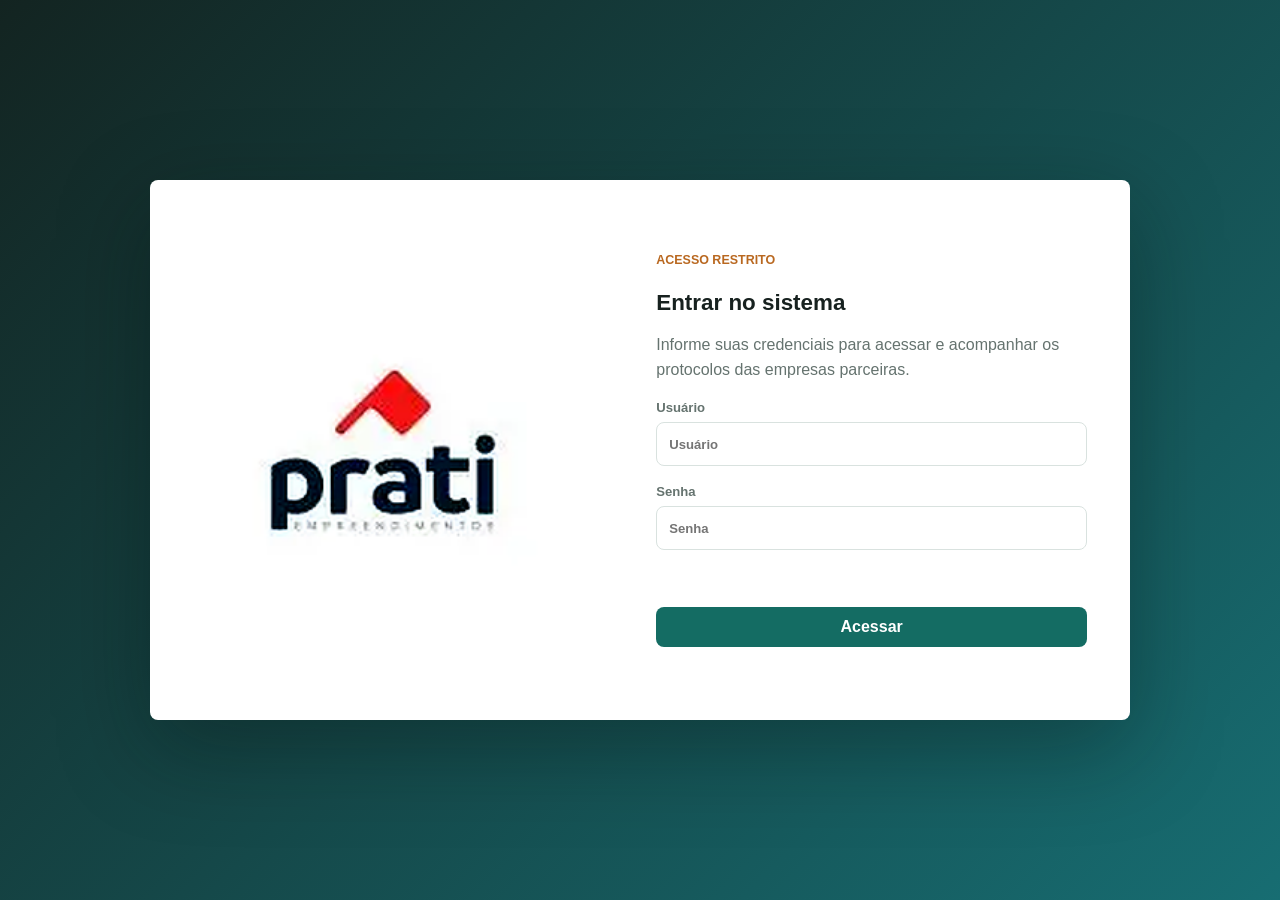
==== login.html @ 58b38bc4 "Initial commit" ====
<!doctype html>
<html lang="pt-BR">
  <head>
    <meta charset="utf-8" />
    <meta name="viewport" content="width=device-width, initial-scale=1" />
    <title>Login - Base de Protocolos Públicos</title>
    <link rel="stylesheet" href="styles.css" />
    <style>
      .login-panel { animation: fadeInUp 0.35s ease; }
      @keyframes fadeInUp {
        from { opacity: 0; transform: translateY(18px); }
        to   { opacity: 1; transform: translateY(0); }
      }
      .primary-button:disabled { opacity: 0.6; cursor: not-allowed; }
      .login-error { min-height: 1.4em; }
      .login-card h1 { font-size: 1.4rem; }
    </style>
  </head>
  <body>
    <section class="login-screen" id="loginScreen">
      <div class="login-panel">
        <div class="login-media">
          <!-- TROQUE src pela logo da Prati quando tiver o arquivo -->
          <img src="imagens/prati_320x360_melhorada.png" alt="Prati Empreendimentos" />
          <div class="login-media-caption">
            <span>Acesso corporativo</span>
            <strong>Prati Empreendimentos</strong>
          </div>
        </div>

        <form class="login-card" id="loginForm" autocomplete="on">
          <p class="eyebrow">Acesso restrito</p>
          <h1>Entrar no sistema</h1>
          <span class="login-copy">
            Informe suas credenciais para acessar e acompanhar os protocolos das empresas parceiras.
          </span>

          <label>
            <span>Usuário</span>
            <input id="usernameInput" type="text" required placeholder="Usuário" autocomplete="username" />
          </label>
          <label>
            <span>Senha</span>
            <input id="passwordInput" type="password" required placeholder="Senha" autocomplete="current-password" />
          </label>

          <p class="login-error" id="loginError" role="alert" aria-live="polite"></p>
          <button class="primary-button" type="submit">Acessar</button>
        </form>
      </div>
    </section>

    <script src="config.js"></script>
    <script src="api.js"></script>
    <script src="login.js"></script>
  </body>
</html>
---- styles.css ----
:root {
  --bg: #f4f7f6;
  --surface: #ffffff;
  --surface-strong: #eef4f2;
  --ink: #17211f;
  --muted: #65736f;
  --line: #d9e2df;
  --brand: #146c63;
  --brand-dark: #0d4d47;
  --accent: #b96820;
  --danger: #b42318;
  --warning: #9a6700;
  --success: #167044;
  --shadow: 0 18px 48px rgba(21, 38, 34, 0.12);
  --soft-shadow: 0 10px 28px rgba(21, 38, 34, 0.08);
}

* {
  box-sizing: border-box;
}

body {
  margin: 0;
  min-width: 320px;
  color: var(--ink);
  background: var(--bg);
  font-family: Inter, "Segoe UI", Arial, sans-serif;
}

.hidden {
  display: none !important;
}

button,
input,
select,
textarea {
  font: inherit;
}

button {
  cursor: pointer;
}

button:focus-visible,
input:focus-visible,
select:focus-visible,
textarea:focus-visible {
  outline: 2px solid rgba(20, 108, 99, 0.55);
  outline-offset: 2px;
}

.login-screen {
  display: grid;
  min-height: 100vh;
  place-items: center;
  padding: 28px;
  background: linear-gradient(135deg, #132421 0%, #176d72 100%);
}

.login-panel {
  display: grid;
  grid-template-columns: minmax(260px, 0.9fr) minmax(320px, 1fr);
  width: min(980px, 100%);
  min-height: 540px;
  overflow: hidden;
  border: 1px solid rgba(255, 255, 255, 0.18);
  border-radius: 8px;
  background: var(--surface);
  box-shadow: 0 28px 90px rgba(5, 16, 14, 0.35);
}

.login-media {
  position: relative;
  min-height: 100%;
  display: grid;
  place-items: center;
  padding: 0;
  background: #00172f;
}

.login-media img {
  width: 100%;
  height: 100%;
  max-height: none;
  object-fit: cover;
  filter: none;
}

.login-media-caption {
  display: none;
}

.login-media-caption span,
.login-media-caption strong {
  display: block;
}

.login-media-caption span {
  color: #cce9e3;
  font-size: 0.78rem;
  font-weight: 800;
  text-transform: uppercase;
}

.login-media-caption strong {
  margin-top: 4px;
  font-size: 1.18rem;
}

.login-card {
  display: grid;
  align-content: center;
  gap: 18px;
  padding: 42px;
}

.login-card h1 {
  margin-bottom: 0;
}

.login-copy {
  display: block;
  color: var(--muted);
  line-height: 1.55;
}

.login-error {
  min-height: 20px;
  margin: 0;
  color: var(--danger);
  font-size: 0.9rem;
  font-weight: 800;
}

.app-shell {
  display: grid;
  min-height: 100vh;
  grid-template-columns: 280px minmax(0, 1fr);
}

.sidebar {
  display: flex;
  flex-direction: column;
  gap: 28px;
  padding: 26px;
  color: #f9fbfa;
  background: #132421;
}

.brand {
  display: flex;
  align-items: center;
  gap: 12px;
}

.brand-mark {
  display: block;
  width: 64px;
  height: 64px;
  overflow: hidden;
  border-radius: 12px;
  background: rgba(255, 255, 255, 0.08);
  padding: 6px;
}

.brand-mark img {
  display: block;
  width: 100%;
  height: 100%;
  object-fit: contain;
}

.brand strong,
.brand span,
.connection-panel strong,
.connection-panel span {
  display: block;
}

.brand span,
.connection-panel span {
  color: #b7c6c2;
  font-size: 0.86rem;
}

.nav-list {
  display: grid;
  gap: 8px;
}

.nav-item {
  display: flex;
  align-items: center;
  gap: 10px;
  width: 100%;
  min-height: 44px;
  border: 1px solid transparent;
  border-radius: 8px;
  color: #dce8e5;
  background: transparent;
  text-align: left;
}

.nav-icon {
  display: grid;
  width: 38px;
  height: 38px;
  place-items: center;
  flex: 0 0 auto;
  border-radius: 8px;
  background: #ffffff;
}

.nav-icon img {
  display: block;
  width: 26px;
  height: 26px;
  object-fit: contain;
}

.nav-item.active,
.nav-item:hover {
  border-color: rgba(184, 228, 217, 0.3);
  background: rgba(255, 255, 255, 0.08);
}

.nav-item.active .nav-icon,
.nav-item:hover .nav-icon {
  background: #b8e4d9;
}

.connection-panel {
  display: flex;
  align-items: center;
  gap: 12px;
  margin-top: auto;
  padding: 14px;
  border: 1px solid rgba(255, 255, 255, 0.14);
  border-radius: 8px;
  background: rgba(255, 255, 255, 0.05);
}

.connection-panel strong {
  color: #f9fbfa;
  font-size: 1.05rem;
  line-height: 1.15;
}

.connection-panel span {
  line-height: 1.35;
}

.status-dot {
  width: 10px;
  height: 10px;
  border-radius: 50%;
  background: #40d486;
  box-shadow: 0 0 0 5px rgba(64, 212, 134, 0.15);
}

.logout-button {
  min-height: 42px;
  border: 1px solid rgba(255, 80, 80, 0.4);
  border-radius: 8px;
  color: #ffb3b3;
  background: rgba(255, 60, 60, 0.12);
  font-weight: 700;
  letter-spacing: 0.01em;
  cursor: pointer;
  transition: background 0.15s, border-color 0.15s;
}

.logout-button:hover {
  background: rgba(255, 60, 60, 0.28);
  border-color: rgba(255, 80, 80, 0.7);
  color: #fff;
}

.workspace {
  min-width: 0;
  padding: 34px;
}

.session-strip {
  display: flex;
  flex-wrap: wrap;
  align-items: center;
  gap: 10px;
  margin: 16px 0 8px;
  padding: 12px 14px;
  border: 1px solid var(--line);
  border-radius: 8px;
  background: var(--surface);
}

.session-strip span {
  color: var(--muted);
  font-size: 0.9rem;
}

.session-strip span strong {
  color: var(--ink);
}

.session-strip .ghost-button {
  margin-left: auto;
}

.topbar,
.panel-heading,
.modal-heading,
.modal-actions,
.filter-row {
  display: flex;
  align-items: center;
}

.topbar,
.panel-heading,
.modal-heading,
.modal-actions {
  justify-content: space-between;
  gap: 18px;
}

.eyebrow {
  margin: 0 0 6px;
  color: var(--accent);
  font-size: 0.78rem;
  font-weight: 800;
  letter-spacing: 0;
  text-transform: uppercase;
}

h1,
h2,
p {
  margin-top: 0;
}

h1 {
  margin-bottom: 8px;
  font-size: clamp(1.9rem, 3vw, 2.6rem);
  line-height: 1.05;
}

h2 {
  margin-bottom: 5px;
  font-size: 1.12rem;
}

.topbar-subtitle {
  display: block;
  max-width: 660px;
  color: var(--muted);
  line-height: 1.5;
}

.topbar-actions,
.modal-actions {
  display: flex;
  flex-wrap: wrap;
  gap: 10px;
}

.primary-button,
.ghost-button,
.danger-button,
.icon-button {
  min-height: 40px;
  border-radius: 8px;
  border: 1px solid transparent;
  padding: 0 14px;
  font-weight: 700;
}

.primary-button {
  color: #fff;
  background: var(--brand);
}

.primary-button:hover {
  background: var(--brand-dark);
}

.ghost-button {
  color: var(--brand-dark);
  border-color: var(--line);
  background: var(--surface);
}

.danger-button {
  color: var(--danger);
  border-color: rgba(180, 35, 24, 0.18);
  background: #fff6f5;
}

.icon-button {
  width: 40px;
  padding: 0;
  color: var(--muted);
  border-color: var(--line);
  background: var(--surface);
  font-size: 1.4rem;
}

.metrics-grid {
  display: grid;
  grid-template-columns: repeat(4, minmax(130px, 1fr));
  gap: 18px;
  margin: 0 0 24px;
}

.metric {
  padding: 24px;
  border: 1px solid var(--line);
  border-radius: 8px;
  background: var(--surface);
  box-shadow: var(--soft-shadow);
}

.metric span {
  color: var(--muted);
  font-size: 0.86rem;
}

.metric strong {
  display: block;
  margin-top: 14px;
  font-size: 2rem;
}

.screen-tabs {
  display: flex;
  flex-wrap: wrap;
  gap: 10px;
  margin: 28px 0;
}

.screen-tab {
  min-height: 42px;
  border: 1px solid var(--line);
  border-radius: 8px;
  padding: 0 16px;
  color: var(--brand-dark);
  background: var(--surface);
  font-weight: 800;
}

.screen-tab.active {
  color: #fff;
  border-color: var(--brand);
  background: var(--brand);
}

.screen {
  display: none;
}

.screen.active {
  display: block;
}

.protocols-panel,
.details-panel,
.overview-panel {
  min-width: 0;
  border: 1px solid var(--line);
  border-radius: 8px;
  background: var(--surface);
  box-shadow: var(--shadow);
}

.protocols-panel {
  overflow: hidden;
}

.panel-heading {
  padding: 24px;
  border-bottom: 1px solid var(--line);
}

.panel-heading span {
  color: var(--muted);
  font-size: 0.86rem;
}

.panel-heading.compact {
  align-items: flex-start;
}

.protocols-heading {
  align-items: flex-start;
  flex-direction: row-reverse;
}

.protocols-summary {
  min-width: 210px;
  text-align: right;
}

.filter-row {
  flex-wrap: wrap;
  gap: 14px;
  justify-content: flex-end;
}

.protocols-heading .filter-row {
  max-width: 100%;
  align-items: flex-start;
  justify-content: flex-start;
}

.company-filter-field {
  display: grid;
  gap: 8px;
  width: 100%;
}

.company-filter-field > span {
  color: var(--muted);
  font-size: 0.82rem;
  font-weight: 700;
}

.company-filter-search {
  width: min(220px, 100%);
  min-height: 34px;
  padding: 0 10px;
  font-size: 0.82rem;
}

.company-filter-grid {
  display: flex;
  flex-wrap: wrap;
  align-items: stretch;
  gap: 8px;
  max-width: 100%;
}

.company-filter-button {
  display: grid;
  justify-items: center;
  align-content: start;
  gap: 6px;
  width: 84px;
  flex: 0 0 84px;
  min-height: 112px;
  border: 1px solid transparent;
  border-radius: 8px;
  padding: 8px 6px 10px;
  color: var(--ink);
  background: transparent;
  text-align: center;
  transition: background 160ms ease, border-color 160ms ease, transform 160ms ease;
}

.company-filter-button:hover,
.company-filter-button.active {
  border-color: rgba(20, 108, 99, 0.52);
  transform: translateY(-1px);
}

.company-filter-button.active {
  background: #eef8f5;
}

.company-filter-image {
  display: block;
  width: 58px;
  height: 58px;
  overflow: hidden;
  border: 2px solid #eef1f0;
  border-radius: 50%;
  background: #f7f7fb;
  box-shadow: 0 6px 16px rgba(21, 38, 34, 0.1);
}

.company-filter-button.active .company-filter-image,
.company-filter-button:hover .company-filter-image {
  border-color: var(--brand);
}

.company-filter-image img {
  display: block;
  width: 100%;
  height: 100%;
  object-fit: cover;
  object-position: center;
}

.company-filter-name {
  width: 100%;
  min-width: 0;
  color: var(--ink);
  font-size: 0.66rem;
  font-weight: 800;
  line-height: 1.15;
  overflow-wrap: anywhere;
  word-break: break-word;
  text-align: center;
}

.company-filter-name span {
  display: block;
  white-space: normal;
}

.empty-company-filter {
  min-height: 58px;
  display: grid;
  align-items: center;
  color: var(--muted);
  font-size: 0.82rem;
  font-weight: 700;
}

label {
  display: grid;
  gap: 7px;
  color: var(--muted);
  font-size: 0.82rem;
  font-weight: 700;
}

input,
select,
textarea {
  width: 100%;
  min-height: 44px;
  border: 1px solid var(--line);
  border-radius: 8px;
  padding: 0 12px;
  color: var(--ink);
  background: #fff;
  outline: none;
}

textarea {
  min-height: 100px;
  padding: 10px 12px;
  resize: vertical;
}

input:focus,
select:focus,
textarea:focus {
  border-color: var(--brand);
  box-shadow: 0 0 0 4px rgba(20, 108, 99, 0.13);
}

.search-field {
  width: min(420px, 100%);
}

.row-actions {
  display: flex;
  flex-wrap: wrap;
  gap: 8px;
}

.protocol-list {
  display: grid;
  gap: 16px;
  padding: 24px;
  background: #f8fbfa;
}

.protocol-card {
  display: grid;
  gap: 20px;
  grid-template-columns: minmax(0, 1.3fr) minmax(220px, 0.8fr) auto;
  align-items: center;
  padding: 22px;
  border: 1px solid var(--line);
  border-left: 5px solid var(--brand);
  border-radius: 8px;
  background: var(--surface);
  box-shadow: var(--soft-shadow);
  transition: border-color 160ms ease, transform 160ms ease;
}

.protocol-card:hover,
.protocol-card.selected {
  border-color: rgba(20, 108, 99, 0.45);
  transform: translateY(-1px);
}

.protocol-main,
.protocol-meta {
  display: grid;
  gap: 10px;
}

.protocol-number {
  color: var(--brand-dark);
  font-size: 1.05rem;
  font-weight: 900;
}

.protocol-title {
  margin: 0;
  font-size: 1rem;
  line-height: 1.4;
}

.protocol-subtitle,
.meta-item span {
  color: var(--muted);
  font-size: 0.86rem;
}

.protocol-badges {
  display: flex;
  flex-wrap: wrap;
  gap: 8px;
}

.meta-item {
  display: grid;
  gap: 3px;
}

.meta-item strong {
  font-size: 0.92rem;
  line-height: 1.35;
}

.pill {
  display: inline-flex;
  align-items: center;
  min-height: 26px;
  border-radius: 999px;
  padding: 0 9px;
  font-size: 0.78rem;
  font-weight: 800;
}

.status-em-andamento {
  color: var(--warning);
  background: #fff7db;
}

.status-concluido {
  color: var(--success);
  background: #e8f7ef;
}

.status-pendente {
  color: #8a4f12;
  background: #fff0e0;
}

.status-arquivado {
  color: #52605c;
  background: #edf2f0;
}

.priority-alta {
  color: var(--danger);
  background: #fff0ef;
}

.priority-media {
  color: var(--warning);
  background: #fff8df;
}

.priority-baixa {
  color: var(--brand-dark);
  background: #e7f5f2;
}

.details-panel {
  max-width: 980px;
}

.details-card,
.details-empty {
  padding: 26px;
}

.details-empty {
  color: var(--muted);
}

.details-list {
  display: grid;
  grid-template-columns: repeat(2, minmax(0, 1fr));
  gap: 20px;
  margin: 0;
}

.details-list div {
  display: grid;
  gap: 4px;
}

.details-list dt {
  color: var(--muted);
  font-size: 0.76rem;
  font-weight: 800;
  text-transform: uppercase;
}

.details-list dd {
  margin: 0;
  line-height: 1.5;
}

.details-list .wide {
  grid-column: 1 / -1;
}

.overview-panel {
  display: grid;
  gap: 22px;
  padding: 26px;
}

.workflow-grid {
  display: grid;
  grid-template-columns: repeat(3, minmax(0, 1fr));
  gap: 16px;
}

.workflow-grid article {
  display: grid;
  gap: 8px;
  min-height: 128px;
  padding: 20px;
  border: 1px solid var(--line);
  border-radius: 8px;
  background: var(--surface-strong);
}

.workflow-grid span {
  color: var(--muted);
  line-height: 1.45;
}

.powerbi-dialog {
  width: calc(100vw - 8px);
  height: calc(100vh - 8px);
  max-width: none;
  max-height: none;
  border: 0;
  padding: 0;
  border-radius: 8px;
  overflow: hidden;
  box-shadow: 0 28px 90px rgba(16, 28, 25, 0.34);
}

.powerbi-dialog::backdrop {
  background: rgba(9, 20, 18, 0.56);
}

.powerbi-frame-wrap {
  display: grid;
  grid-template-rows: auto 1fr;
  min-height: 72vh;
  background: #ffffff;
}

.powerbi-header {
  display: flex;
  justify-content: space-between;
  align-items: center;
  gap: 14px;
  padding: 14px 18px;
  border-bottom: 1px solid var(--line);
}

.powerbi-dialog {
  width: calc(100vw - 8px);
  height: calc(100vh - 8px);
  max-width: none;
  max-height: none;
  background: #f3f6fa;
}

.powerbi-dashboard-wrap {
  display: block;
  height: calc(100vh - 8px);
  min-height: 0;
  max-height: none;
  overflow: auto;
  background: #f3f6fa;
  color: #0f172a;
  font-size: 16px;
}

.powerbi-dashboard-wrap .dashboard-header {
  align-items: flex-start;
  padding: 22px 22px 12px;
  border-bottom: 0;
  background: #f3f6fa;
}

.powerbi-dashboard-wrap .dashboard-header h2 {
  margin: 0;
  color: #0f172a;
  font-size: 2.35rem;
  line-height: 1.08;
}

.dashboard-subtitle {
  margin: 4px 0 0;
  color: #64748b;
  font-size: 1.08rem;
  font-weight: 700;
}

.dashboard-meta {
  margin: 4px 0 0;
  color: #64748b;
  font-size: 1rem;
  font-weight: 700;
}

.dashboard-toolbar {
  display: flex;
  flex-wrap: wrap;
  gap: 12px;
  justify-content: flex-end;
  padding: 0 22px 16px;
  background: #f3f6fa;
}

.dashboard-toolbar .primary-button,
.dashboard-toolbar .ghost-button {
  min-height: 44px;
  border-radius: 8px;
  padding: 0 20px;
  font-size: 1rem;
}

.dashboard-toolbar .primary-button:first-child {
  background: #2563eb;
}

.dashboard-summary-grid {
  display: grid;
  grid-template-columns: repeat(6, minmax(0, 1fr));
  gap: 12px;
  padding: 0 22px 16px;
}

.dash-card {
  position: relative;
  display: grid;
  gap: 5px;
  min-height: 92px;
  padding: 16px 14px 12px 16px;
  border: 1px solid #dce5f0;
  border-radius: 8px;
  background: #ffffff;
  box-shadow: 0 3px 10px rgba(15, 23, 42, 0.04);
  overflow: hidden;
}

.dash-card::before {
  content: "";
  position: absolute;
  inset: 0 auto 0 0;
  width: 5px;
}

.dash-card-total::before,
.dash-card-active::before {
  background: #2563eb;
}

.dash-card-finished::before {
  background: #22c55e;
}

.dash-card-changed::before {
  background: #f59e0b;
}

.dash-card-error::before {
  background: #ef4444;
}

.dash-card-stale::before {
  background: #94a3b8;
}

.dash-card-updated::before {
  background: #0ea5e9;
}

.dash-card span {
  color: #64748b;
  font-size: 1rem;
  font-weight: 700;
}

.dash-card strong {
  color: #0f172a;
  font-size: 2.45rem;
  line-height: 1;
}

.dash-card-time {
  font-size: 1rem !important;
  line-height: 1.25 !important;
}

.dash-card small {
  color: #64748b;
  font-size: 0.9rem;
  font-weight: 700;
}

.dashboard-filter-panel,
.dashboard-chart-card,
.dashboard-table-panel,
.dashboard-note-card {
  border: 1px solid #dce5f0;
  border-radius: 8px;
  background: #ffffff;
  box-shadow: 0 3px 10px rgba(15, 23, 42, 0.04);
}

.dashboard-filter-panel {
  margin: 0 22px 16px;
  padding: 14px 16px 0;
}

.dashboard-filter-panel h3,
.dashboard-chart-card h4,
.dashboard-table-header h4,
.dashboard-note-card h4 {
  margin: 0;
  color: #111827;
  font-size: 1.32rem;
}

.dashboard-filters-grid {
  display: grid;
  grid-template-columns: repeat(5, minmax(0, 1fr));
  gap: 10px;
  margin-top: 10px;
}

.dashboard-filters-grid label {
  gap: 5px;
  font-size: 0.92rem;
}

.dashboard-filters-grid select {
  min-height: 40px;
  border-radius: 6px;
  background: #f8fafc;
  font-size: 1rem;
}

.dashboard-filter-toggles {
  display: flex;
  gap: 24px;
  margin-top: 8px;
}

.dashboard-toggle {
  display: inline-flex;
  align-items: center;
  gap: 6px;
  color: #64748b;
  font-size: 0.98rem;
  font-weight: 700;
}

.dashboard-toggle input {
  width: 13px;
  height: 13px;
  min-height: 13px;
}

.dashboard-charts-grid {
  display: grid;
  grid-template-columns: repeat(3, minmax(0, 1fr));
  gap: 12px;
  padding: 0 22px 16px;
}

.dashboard-chart-card {
  padding: 14px;
  min-height: 178px;
}

.dashboard-chart-card h4 {
  margin-bottom: 14px;
}

.dashboard-bar-row {
  margin-bottom: 9px;
}

.dashboard-bar-top {
  display: flex;
  justify-content: space-between;
  gap: 8px;
  margin-bottom: 4px;
  color: #64748b;
  font-size: 1rem;
}

.dashboard-bar-top strong {
  color: #0f172a;
}

.dashboard-bar-track {
  height: 6px;
  border-radius: 999px;
  overflow: hidden;
  background: #dfe7f1;
}

.dashboard-bar-track span {
  display: block;
  height: 100%;
  border-radius: inherit;
}

.dashboard-table-panel {
  margin: 0 22px 16px;
  overflow: visible;
}

.dashboard-table-header {
  display: flex;
  justify-content: space-between;
  align-items: center;
  padding: 12px 14px;
}

.dashboard-link-button {
  min-height: 32px;
  border: 0;
  color: #2563eb;
  background: transparent;
  font-size: 0.96rem;
}

.dashboard-table-wrap {
  height: 520px;
  min-height: 520px;
  max-height: 520px;
  overflow: auto;
  border-top: 1px solid #e2e8f0;
}

.dashboard-table {
  width: 100%;
  min-width: 1320px;
  border-collapse: collapse;
  table-layout: auto;
}

.dashboard-table th {
  position: sticky;
  top: 0;
  z-index: 1;
  padding: 11px 12px;
  color: #64748b;
  background: #f8fafc;
  border-bottom: 1px solid #e2e8f0;
  font-size: 0.9rem;
  text-align: left;
}

.dashboard-table td {
  padding: 15px 12px;
  border-bottom: 1px solid #e8eef6;
  color: #1f2937;
  font-size: 0.98rem;
  vertical-align: middle;
  background: #ffffff;
}

.dashboard-table tbody tr {
  display: table-row;
}

.dashboard-empty-table {
  height: 110px;
  text-align: center;
  color: #64748b !important;
  font-weight: 800;
}

.dashboard-table tbody tr:nth-child(even) {
  background: #f8fafc;
}

.dashboard-table tbody tr:nth-child(even) td {
  background: #f8fafc;
}

.dashboard-table tbody tr:hover {
  background: #eef5ff;
}

.dashboard-row-changed td {
  background: #fff7ed !important;
}

.dashboard-row-error td {
  border-left: 3px solid #ef4444;
}

.dash-badge {
  display: inline-flex;
  align-items: center;
  justify-content: center;
  min-width: 76px;
  min-height: 30px;
  border-radius: 999px;
  padding: 0 11px;
  font-size: 0.88rem;
  font-weight: 800;
}

.dash-badge-blue {
  color: #2563eb;
  background: #dbeafe;
}

.dash-badge-green {
  color: #15803d;
  background: #dcfce7;
}

.dash-badge-amber {
  color: #b45309;
  background: #fef3c7;
}

.dash-badge-red {
  color: #b91c1c;
  background: #fee2e2;
}

.dash-badge-gray {
  color: #475569;
  background: #e2e8f0;
}

.dashboard-error-text {
  color: #b91c1c !important;
  font-weight: 800;
}

.dashboard-row-actions {
  display: flex;
  gap: 6px;
}

.dashboard-row-actions button {
  min-height: 34px;
  border: 1px solid #d7e0ec;
  border-radius: 6px;
  padding: 0 10px;
  color: #0f172a;
  background: #ffffff;
  font-size: 0.88rem;
  font-weight: 800;
}

.dashboard-row-actions button:last-child {
  color: #b91c1c;
  border-color: #fecaca;
}

.dashboard-history-dialog {
  width: min(960px, calc(100% - 24px));
  max-height: min(90vh, 760px);
  background: #ffffff;
}

.dashboard-history-wrap {
  display: grid;
  grid-template-rows: auto minmax(0, 1fr);
  max-height: min(90vh, 760px);
}

.dashboard-history-header {
  border-bottom: 1px solid #e2e8f0;
}

.dashboard-history-header h3 {
  margin: 0;
  color: #0f172a;
  font-size: 1.35rem;
}

.dashboard-history-content {
  overflow: auto;
  padding: 14px;
}

.dashboard-history-table {
  width: 100%;
  min-width: 820px;
  border-collapse: collapse;
}

.dashboard-history-table th,
.dashboard-history-table td {
  padding: 10px 11px;
  border-bottom: 1px solid #e8eef6;
  text-align: left;
  font-size: 0.92rem;
}

.dashboard-history-table th {
  position: sticky;
  top: 0;
  z-index: 1;
  color: #64748b;
  background: #f8fafc;
}

.dashboard-notes-grid {
  display: grid;
  grid-template-columns: 1fr 1fr;
  gap: 12px;
  padding: 0 22px 18px;
}

.dashboard-note-card {
  padding: 14px;
}

.dashboard-note-card h4 {
  margin-bottom: 10px;
}

.dashboard-note-card ul {
  display: grid;
  gap: 6px;
  margin: 0;
  padding-left: 17px;
  color: #334155;
  font-size: 1rem;
}

.dashboard-note-columns {
  display: grid;
  grid-template-columns: 1fr 1fr;
  gap: 12px;
}

.dashboard-note-columns h5 {
  margin: 0 0 6px;
  color: #64748b;
  font-size: 0.98rem;
}

.dashboard-empty {
  margin: 0;
  color: #64748b;
  font-size: 0.78rem;
}

dialog {
  width: min(860px, calc(100% - 28px));
  border: 0;
  border-radius: 8px;
  padding: 0;
  box-shadow: 0 28px 90px rgba(16, 28, 25, 0.34);
}

dialog::backdrop {
  background: rgba(9, 20, 18, 0.56);
}

.protocol-form {
  display: grid;
  gap: 22px;
  padding: 28px;
}

.form-grid {
  display: grid;
  grid-template-columns: repeat(2, minmax(0, 1fr));
  gap: 18px;
}

.empty-row {
  padding: 34px;
  color: var(--muted);
  text-align: center;
  border: 1px dashed var(--line);
  border-radius: 8px;
  background: #fff;
}

/* Dashboard visual refinement (escopo: modal do dashboard) */
.powerbi-dialog {
  background: #eaf0f7;
}

.powerbi-dashboard-wrap {
  width: min(1680px, calc(100vw - 32px));
  margin: 0 auto;
  padding: 0 10px 20px;
  box-sizing: border-box;
  background: #eaf0f7;
}

.powerbi-dashboard-wrap .dashboard-header {
  padding: 26px 30px 14px;
}

.powerbi-dashboard-wrap .dashboard-header h2 {
  font-size: clamp(1.9rem, 2.9vw, 2.5rem);
}

.dashboard-toolbar,
.dashboard-summary-grid,
.dashboard-filter-panel,
.dashboard-charts-grid,
.dashboard-table-panel,
.dashboard-notes-grid {
  max-width: 1600px;
  margin-left: auto;
  margin-right: auto;
}

.dashboard-toolbar {
  align-items: center;
  gap: 10px;
  padding: 0 30px 18px;
}

.dashboard-toolbar .primary-button,
.dashboard-toolbar .ghost-button {
  min-height: 42px;
  border-radius: 10px;
  padding: 0 16px;
  font-size: 0.94rem;
  font-weight: 800;
}

.dashboard-summary-grid {
  grid-template-columns: repeat(6, minmax(150px, 1fr));
  gap: 14px;
  padding: 0 30px 18px;
}

.dash-card {
  gap: 6px;
  min-height: 108px;
  padding: 18px 15px 14px 18px;
  border-radius: 12px;
  box-shadow: 0 8px 24px rgba(15, 23, 42, 0.06);
}

.dash-card span {
  font-size: 0.9rem;
}

.dash-card strong {
  font-size: 2.65rem;
  font-weight: 900;
  letter-spacing: -0.02em;
}

.dash-card-time {
  font-size: 1.02rem !important;
}

.dash-card small {
  font-size: 0.82rem;
}

.dashboard-filter-panel,
.dashboard-chart-card,
.dashboard-table-panel,
.dashboard-note-card {
  border-radius: 12px;
  box-shadow: 0 8px 24px rgba(15, 23, 42, 0.06);
}

.dashboard-filter-panel {
  margin: 0 auto 18px;
  padding: 16px 18px 12px;
}

.dashboard-filters-grid {
  gap: 12px;
  margin-top: 12px;
  align-items: end;
}

.dashboard-filters-grid label {
  gap: 6px;
}

.dashboard-filters-grid select {
  min-height: 42px;
  border-radius: 8px;
  background: #f8fbff;
}

.dashboard-filter-toggles {
  margin-top: 12px;
  margin-bottom: 4px;
  gap: 20px;
}

.dashboard-charts-grid {
  gap: 14px;
  padding: 0 30px 18px;
  align-items: stretch;
}

.dashboard-chart-card {
  display: grid;
  grid-template-rows: auto 1fr;
  min-height: 230px;
  padding: 16px;
}

.dashboard-table-panel {
  margin: 0 auto 18px;
  overflow: hidden;
}

.dashboard-table-header {
  padding: 14px 16px;
  border-bottom: 1px solid #e2e8f0;
  background: #f8fbff;
}

.dashboard-table-wrap {
  height: 500px;
  min-height: 500px;
  max-height: 500px;
  border-top: 0;
}

.dashboard-table th {
  padding: 12px 14px;
  color: #475569;
  background: #eef3fb;
  border-bottom: 1px solid #dbe5f2;
  font-size: 0.78rem;
  text-transform: uppercase;
  letter-spacing: 0.02em;
}

.dashboard-table td {
  padding: 14px;
}

.dashboard-table tbody tr:nth-child(even) td {
  background: #fbfdff;
}

.dashboard-table tbody tr:hover td {
  background: #eef5ff;
}

.dashboard-empty-table {
  height: 170px;
  vertical-align: middle;
  font-size: 0.95rem;
}

.dashboard-notes-grid {
  gap: 14px;
  padding: 0 30px 22px;
}

.dashboard-note-card {
  min-height: 188px;
  padding: 16px;
}

.dashboard-empty {
  min-height: 140px;
  display: grid;
  place-items: center;
  text-align: center;
  font-size: 0.9rem;
  line-height: 1.45;
}

@media (max-width: 1280px) {
  .powerbi-dashboard-wrap {
    width: calc(100vw - 16px);
    padding: 0 6px 16px;
  }

  .dashboard-toolbar,
  .dashboard-summary-grid,
  .dashboard-filter-panel,
  .dashboard-charts-grid,
  .dashboard-notes-grid {
    padding-left: 18px;
    padding-right: 18px;
  }

  .dashboard-summary-grid {
    grid-template-columns: repeat(3, minmax(0, 1fr));
  }
}

@media (max-width: 1040px) {
  .login-panel {
    grid-template-columns: 1fr;
  }

  .login-media {
    min-height: 190px;
  }

  .app-shell {
    grid-template-columns: 1fr;
  }

  .sidebar {
    position: static;
    flex-direction: row;
    flex-wrap: wrap;
    align-items: center;
  }

  .nav-list {
    grid-auto-flow: column;
    overflow-x: auto;
  }

  .connection-panel {
    margin-left: auto;
    margin-top: 0;
  }

  .protocol-card {
    grid-template-columns: 1fr;
  }

  .workflow-grid {
    grid-template-columns: 1fr;
  }

  .dashboard-summary-grid,
  .dashboard-charts-grid,
  .dashboard-notes-grid {
    grid-template-columns: repeat(2, minmax(0, 1fr));
  }

  .dashboard-filters-grid {
    grid-template-columns: repeat(2, minmax(0, 1fr));
  }
}

@media (max-width: 720px) {
  .login-screen {
    padding: 18px;
  }

  .login-card {
    padding: 24px;
  }

  .workspace,
  .sidebar {
    padding: 18px;
  }

  .topbar,
  .panel-heading,
  .modal-heading {
    align-items: stretch;
    flex-direction: column;
  }

  .topbar-actions,
  .modal-actions,
  .filter-row {
    justify-content: stretch;
  }

  .topbar-actions > *,
  .modal-actions > *,
  .filter-row > * {
    flex: 1 1 100%;
  }

  .company-filter-field {
    width: 100%;
  }

  .company-filter-grid {
    flex-wrap: wrap;
  }

  .metrics-grid,
  .form-grid,
  .details-list,
  .dashboard-summary-grid,
  .dashboard-charts-grid,
  .dashboard-notes-grid,
  .dashboard-note-columns,
  .dashboard-filters-grid {
    grid-template-columns: 1fr;
  }

  .dashboard-toolbar {
    justify-content: stretch;
  }

  .dashboard-toolbar > * {
    flex: 1 1 100%;
  }

  .protocol-list,
  .panel-heading,
  .details-card,
  .details-empty,
  .overview-panel,
  .protocol-form {
    padding: 18px;
  }

  .connection-panel {
    width: 100%;
    margin-left: 0;
  }

  .session-strip .ghost-button {
    margin-left: 0;
    width: 100%;
  }

  .powerbi-dialog {
    width: calc(100vw - 8px);
    height: calc(100vh - 8px);
    max-height: none;
  }

  .powerbi-dashboard-wrap {
    height: calc(100vh - 8px);
    max-height: none;
  }

  .dashboard-table-wrap {
    height: 420px;
    min-height: 420px;
    max-height: 420px;
  }
}

/* Dashboard fine-tuning (visual only) */
.powerbi-dashboard-wrap #closePowerBiButton {
  display: none !important;
}

.powerbi-dashboard-wrap .dashboard-header {
  padding: 16px 30px 6px;
}

.powerbi-dashboard-wrap .dashboard-subtitle,
.powerbi-dashboard-wrap .dashboard-meta {
  margin-top: 2px;
}

.powerbi-dashboard-wrap .dashboard-toolbar {
  gap: 8px;
  padding: 0 30px 10px;
}

.powerbi-dashboard-wrap .dashboard-toolbar .primary-button,
.powerbi-dashboard-wrap .dashboard-toolbar .ghost-button {
  min-height: 38px;
  border-radius: 8px;
  padding: 0 12px;
  font-size: 0.86rem;
}

.powerbi-dashboard-wrap .dashboard-row-actions {
  gap: 5px;
  flex-wrap: nowrap;
}

.powerbi-dashboard-wrap .dashboard-row-actions button {
  min-height: 30px;
  border-radius: 7px;
  padding: 0 9px;
  font-size: 0.8rem;
  white-space: nowrap;
}

.powerbi-dashboard-wrap .dashboard-row-actions button[data-dashboard-action="history"] {
  font-size: 0;
}

.powerbi-dashboard-wrap .dashboard-row-actions button[data-dashboard-action="history"]::before {
  content: "Histórico";
  font-size: 0.8rem;
}

.powerbi-dashboard-wrap .dashboard-table-wrap {
  height: 470px;
  min-height: 470px;
  max-height: 470px;
}

.powerbi-dashboard-wrap .dashboard-table {
  width: 100%;
  min-width: 100%;
  table-layout: auto;
}

.powerbi-dashboard-wrap .dashboard-table th {
  padding: 10px 11px;
  font-size: 0.74rem;
}

.powerbi-dashboard-wrap .dashboard-table td {
  padding: 10px 11px;
}

.powerbi-dashboard-wrap .dashboard-table th,
.powerbi-dashboard-wrap .dashboard-table td {
  width: auto;
}

/* Correcoes visuais de acentuacao em rotulos estaticos do dashboard */
.powerbi-dashboard-wrap .dashboard-filters-grid > label:nth-child(2) > span,
.powerbi-dashboard-wrap .dashboard-charts-grid .dashboard-chart-card:nth-child(3) h4,
.powerbi-dashboard-wrap .dashboard-table thead th:nth-child(2),
.powerbi-dashboard-wrap .dash-card-updated > span {
  position: relative;
  color: transparent !important;
}

.powerbi-dashboard-wrap .dashboard-filters-grid > label:nth-child(2) > span::after {
  content: "Órgão/site";
}

.powerbi-dashboard-wrap .dashboard-charts-grid .dashboard-chart-card:nth-child(3) h4::after {
  content: "Protocolos por órgão/site";
}

.powerbi-dashboard-wrap .dashboard-table thead th:nth-child(2)::after {
  content: "Órgão/site";
}

.powerbi-dashboard-wrap .dash-card-updated > span::after {
  content: "Última atualização geral";
}

.powerbi-dashboard-wrap .dashboard-filters-grid > label:nth-child(2) > span::after,
.powerbi-dashboard-wrap .dashboard-charts-grid .dashboard-chart-card:nth-child(3) h4::after,
.powerbi-dashboard-wrap .dashboard-table thead th:nth-child(2)::after,
.powerbi-dashboard-wrap .dash-card-updated > span::after {
  position: absolute;
  inset: 0 auto auto 0;
  color: #64748b;
}

/* Corrige alinhamento do cabecalho "orgao/site" na tabela */
.powerbi-dashboard-wrap .dashboard-table thead th:nth-child(2)::after {
  content: "\00D3rg\00E3o/site";
  position: static !important;
  inset: auto !important;
  display: inline-block;
  vertical-align: baseline;
  line-height: inherit;
  color: #475569;
}

/* Garantia de alinhamento: usa o texto original da coluna 2 */
.powerbi-dashboard-wrap .dashboard-table thead th:nth-child(2) {
  position: sticky;
  color: #475569 !important;
}

.powerbi-dashboard-wrap .dashboard-table thead th:nth-child(2)::after {
  content: none !important;
}

/* Correcao visual do nome do orgao no seletor principal */
.company-filter-button[data-company-id="emp02"] .company-filter-name {
  font-size: 0;
  line-height: 1;
}

.company-filter-button[data-company-id="emp02"] .company-filter-name::before {
  content: "Cartório\AReg.\AImóveis";
  white-space: pre-line;
  font-size: 0.66rem;
  font-weight: 800;
  line-height: 1.15;
}

@media (max-width: 720px) {
  .powerbi-dashboard-wrap .dashboard-header {
    padding: 14px 18px 4px;
  }

  .powerbi-dashboard-wrap .dashboard-toolbar {
    padding: 0 18px 8px;
  }

  .powerbi-dashboard-wrap .dashboard-table-wrap {
    height: 420px;
    min-height: 420px;
    max-height: 420px;
  }
}
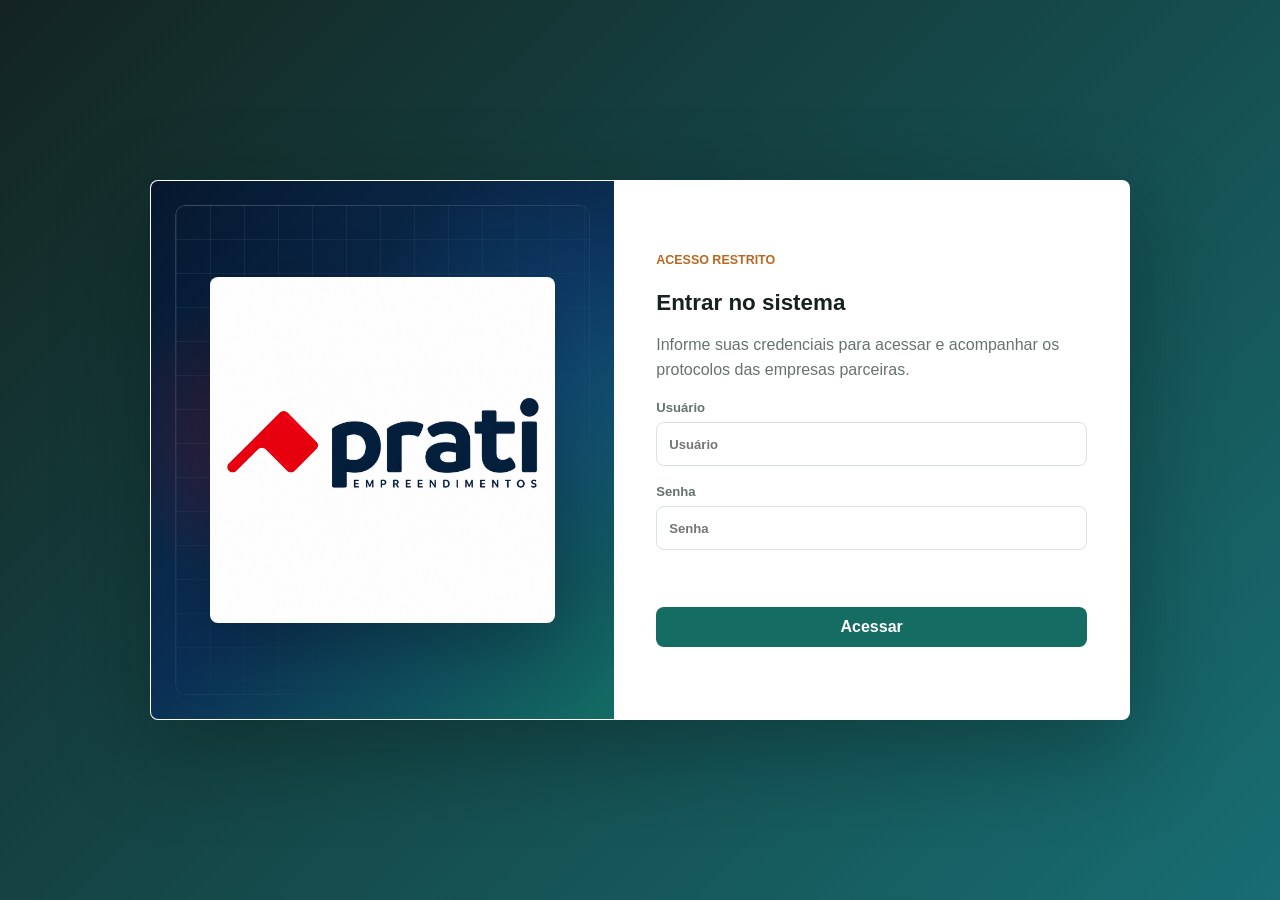
==== commit 29ee6644: "Integrate scraping workflow" ====
--- a/login.html
+++ b/login.html
@@ -20,8 +20,7 @@
     <section class="login-screen" id="loginScreen">
       <div class="login-panel">
         <div class="login-media">
-          <!-- TROQUE src pela logo da Prati quando tiver o arquivo -->
-          <img src="imagens/prati_320x360_melhorada.png" alt="Prati Empreendimentos" />
+          <img src="imagens/prati-login-logo.png" alt="Prati Empreendimentos" />
           <div class="login-media-caption">
             <span>Acesso corporativo</span>
             <strong>Prati Empreendimentos</strong>
--- a/styles.css
+++ b/styles.css
@@ -75,16 +75,36 @@
   min-height: 100%;
   display: grid;
   place-items: center;
-  padding: 0;
-  background: #00172f;
+  align-content: center;
+  padding: 44px;
+  background:
+    radial-gradient(circle at 22% 48%, rgba(239, 0, 18, 0.2), transparent 32%),
+    radial-gradient(circle at 82% 38%, rgba(30, 120, 190, 0.3), transparent 40%),
+    linear-gradient(135deg, #06172d 0%, #0b2f55 52%, #146c63 100%);
+}
+
+.login-media::before {
+  content: "";
+  position: absolute;
+  inset: 24px;
+  border: 1px solid rgba(255, 255, 255, 0.16);
+  border-radius: 10px;
+  background:
+    linear-gradient(90deg, rgba(255, 255, 255, 0.07) 1px, transparent 1px),
+    linear-gradient(0deg, rgba(255, 255, 255, 0.07) 1px, transparent 1px);
+  background-size: 34px 34px;
+  mask-image: linear-gradient(135deg, #000 0%, transparent 82%);
 }
 
 .login-media img {
-  width: 100%;
-  height: 100%;
+  position: relative;
+  z-index: 1;
+  width: min(92%, 560px);
+  height: auto;
   max-height: none;
-  object-fit: cover;
-  filter: none;
+  object-fit: contain;
+  border-radius: 8px;
+  filter: drop-shadow(0 22px 34px rgba(0, 0, 0, 0.24));
 }
 
 .login-media-caption {
@@ -597,8 +617,8 @@
   font-size: 0.66rem;
   font-weight: 800;
   line-height: 1.15;
-  overflow-wrap: anywhere;
-  word-break: break-word;
+  overflow-wrap: normal;
+  word-break: normal;
   text-align: center;
 }
 
@@ -1390,6 +1410,10 @@
   gap: 18px;
 }
 
+.form-grid .wide-form-field {
+  grid-column: 1 / -1;
+}
+
 .empty-row {
   padding: 34px;
   color: var(--muted);
@@ -1620,6 +1644,10 @@
     min-height: 190px;
   }
 
+  .login-media img {
+    width: min(70%, 320px);
+  }
+
   .app-shell {
     grid-template-columns: 1fr;
   }
@@ -1759,7 +1787,7 @@
 
 /* Dashboard fine-tuning (visual only) */
 .powerbi-dashboard-wrap #closePowerBiButton {
-  display: none !important;
+  display: grid !important;
 }
 
 .powerbi-dashboard-wrap .dashboard-header {
@@ -1782,6 +1810,12 @@
   border-radius: 8px;
   padding: 0 12px;
   font-size: 0.86rem;
+}
+
+.powerbi-dashboard-wrap .dashboard-close-action {
+  color: #b91c1c;
+  border-color: #fecaca;
+  background: #fff7f7;
 }
 
 .powerbi-dashboard-wrap .dashboard-row-actions {
@@ -1830,6 +1864,17 @@
 .powerbi-dashboard-wrap .dashboard-table th,
 .powerbi-dashboard-wrap .dashboard-table td {
   width: auto;
+}
+
+.dashboard-print-frame {
+  position: fixed;
+  right: 0;
+  bottom: 0;
+  width: 0;
+  height: 0;
+  border: 0;
+  opacity: 0;
+  pointer-events: none;
 }
 
 /* Correcoes visuais de acentuacao em rotulos estaticos do dashboard */
@@ -1916,3 +1961,12 @@
     max-height: 420px;
   }
 }
+
+.company-filter-button[data-company-id="emp02"] .company-filter-name {
+  font-size: 0.66rem;
+  line-height: 1.15;
+}
+
+.company-filter-button[data-company-id="emp02"] .company-filter-name::before {
+  content: none;
+}
